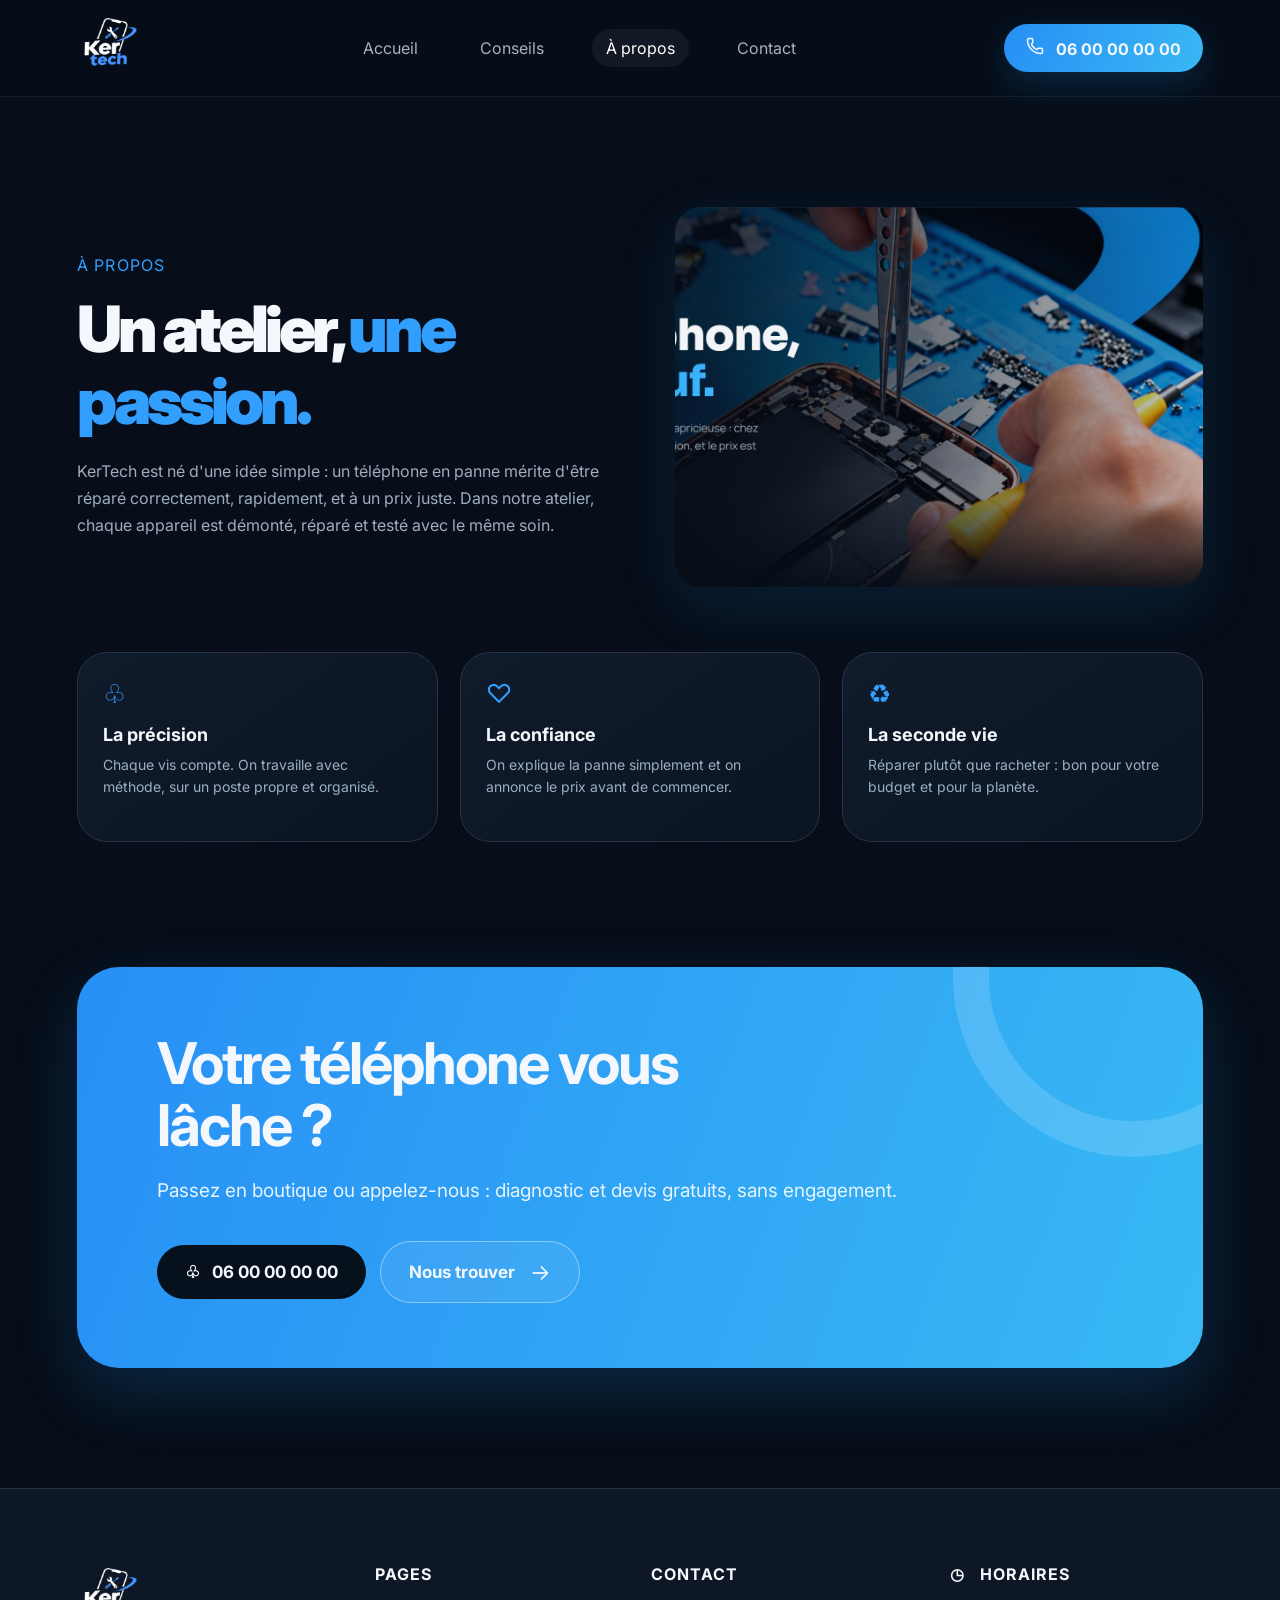
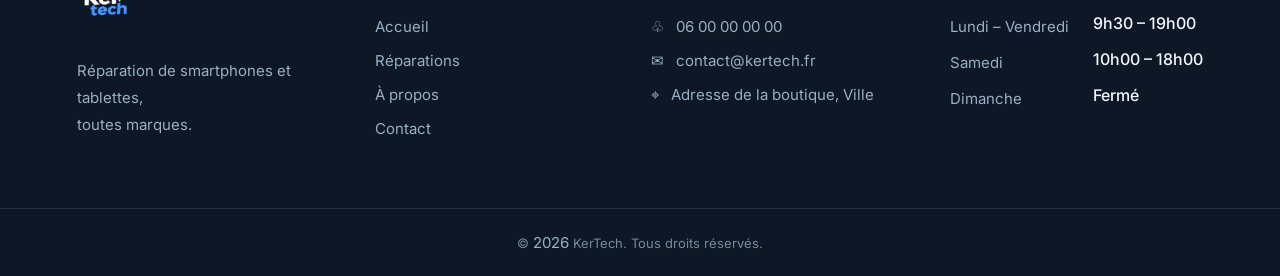
==== apropos.html @ f16d2eae "Add files via upload" ====
<!doctype html>
<html lang="fr">
  <head>
    <meta charset="UTF-8" />
    <meta name="viewport" content="width=device-width, initial-scale=1" />
    <meta
      name="description"
      content="KerTech, réparation de smartphones et tablettes toutes marques. Diagnostic et devis gratuits."
    />
    <title>À propos | KerTech</title>
    <link rel="preconnect" href="https://fonts.googleapis.com" />
    <link rel="preconnect" href="https://fonts.gstatic.com" crossorigin />
    <link
      href="https://fonts.googleapis.com/css2?family=Inter:wght@400;500;600;700;800;900&display=swap"
      rel="stylesheet"
    />
    <link rel="stylesheet" href="css/style.css" />
  </head>
  <body>
    <header class="header">
      <div class="nav-wrap">
        <a class="logo" href="index.html"
          ><img src="assets/logo-kertech.png" alt="KerTech"
        /></a>
        <button
          class="menu-toggle"
          aria-label="Ouvrir le menu"
          aria-expanded="false"
        >
          <span></span><span></span><span></span>
        </button>
        <nav class="nav">
          <a class="" href="index.html">Accueil</a
          ><a class="" href="conseils.html">Conseils</a
          ><a class="active" href="apropos.html">À propos</a
          ><a class="" href="contact.html">Contact</a>
        </nav>
        <a class="phone" href="tel:0600000000">
          <svg
            xmlns="http://www.w3.org/2000/svg"
            width="18"
            height="18"
            viewBox="0 0 24 24"
            fill="none"
            stroke="currentColor"
            stroke-width="2"
            stroke-linecap="round"
            stroke-linejoin="round"
          >
            <path
              d="M13.832 16.568a1 1 0 0 0 1.213-.303l.355-.465A2 2 0 0 1 17 15h3a2 2 0 0 1 2 2v3a2 2 0 0 1-2 2A18 18 0 0 1 2 4a2 2 0 0 1 2-2h3a2 2 0 0 1 2 2v3a2 2 0 0 1-.8 1.6l-.468.351a1 1 0 0 0-.292 1.233 14 14 0 0 0 6.392 6.384"
            ></path>
          </svg>
          &nbsp; 06 00 00 00 00</a
        >
      </div>
    </header>
    <main>
      <section class="container about-hero">
        <div>
          <label>À PROPOS</label>
          <h1>
            Un atelier, <span>une<br />passion.</span>
          </h1>
          <p>
            KerTech est né d'une idée simple : un téléphone en panne mérite
            d'être réparé correctement, rapidement, et à un prix juste. Dans
            notre atelier, chaque appareil est démonté, réparé et testé avec le
            même soin.
          </p>
        </div>
        <img
          src="assets/atelier-hero.jpg"
          alt="Réparation minutieuse d'un smartphone"
        />
      </section>
      <section class="container values">
        <article>
          <i>♧</i>
          <h3>La précision</h3>
          <p>
            Chaque vis compte. On travaille avec méthode, sur un poste propre et
            organisé.
          </p>
        </article>
        <article>
          <i>♡</i>
          <h3>La confiance</h3>
          <p>
            On explique la panne simplement et on annonce le prix avant de
            commencer.
          </p>
        </article>
        <article>
          <i>♻</i>
          <h3>La seconde vie</h3>
          <p>
            Réparer plutôt que racheter : bon pour votre budget et pour la
            planète.
          </p>
        </article>
      </section>
      <section class="container cta">
        <div>
          <h2>Votre téléphone vous<br />lâche ?</h2>
          <p>
            Passez en boutique ou appelez-nous : diagnostic et devis gratuits,
            sans engagement.
          </p>
          <div class="actions">
            <a class="btn dark" href="tel:0600000000">♧ &nbsp; 06 00 00 00 00</a
            ><a class="btn ghost-light" href="contact.html"
              >Nous trouver <b>→</b></a
            >
          </div>
        </div>
        <div class="orbit"></div>
      </section>
    </main>
    <footer class="footer">
      <div class="container foot-grid">
        <div>
          <a class="logo foot-logo" href="index.html"
            ><img src="assets/logo-kertech.png" alt="KerTech"
          /></a>
          <p>Réparation de smartphones et tablettes,<br />toutes marques.</p>
        </div>
        <div>
          <h3>PAGES</h3>
          <a href="index.html">Accueil</a
          ><a href="reparations.html">Réparations</a
          ><a href="apropos.html">À propos</a><a href="contact.html">Contact</a>
        </div>
        <div>
          <h3>CONTACT</h3>
          <a href="tel:0600000000">♧ &nbsp; 06 00 00 00 00</a
          ><a href="mailto:contact@kertech.fr">✉ &nbsp; contact@kertech.fr</a
          ><span>⌖ &nbsp; Adresse de la boutique, Ville</span>
        </div>
        <div>
          <h3>◷ &nbsp; HORAIRES</h3>
          <div class="hours">
            <span>Lundi – Vendredi</span><b>9h30 – 19h00</b><span>Samedi</span
            ><b>10h00 – 18h00</b><span>Dimanche</span><b>Fermé</b>
          </div>
        </div>
      </div>
      <div class="copyright">
        © <span id="year"></span> KerTech. Tous droits réservés.
      </div>
    </footer>
    <script src="js/script.js"></script>
  </body>
</html>
---- css/style.css ----
* {
  box-sizing: border-box;
}
html {
  scroll-behavior: smooth;
  scroll-padding-top: 100px;
}
body {
  margin: 0;
  background: #070e19;
  color: #f4f7fc;
  font-family: Inter, Arial, sans-serif;
}
a {
  color: inherit;
  text-decoration: none;
}
.container {
  width: min(88%, 1520px);
  margin: auto;
}
.header {
  height: 97px;
  position: sticky;
  top: 0;
  z-index: 30;
  background: rgba(7, 14, 25, 0.95);
  backdrop-filter: blur(18px);
  border-bottom: 1px solid #ffffff12;
}
.nav-wrap {
  width: min(88%, 1520px);
  height: 100%;
  margin: auto;
  display: flex;
  align-items: center;
  justify-content: space-between;
}
.logo {
  width: 78px;
  height: 78px;
  display: flex;
  align-items: center;
}
.logo img {
  width: 100%;
  height: 100%;
  object-fit: contain;
}
.nav {
  display: flex;
  align-items: center;
  gap: 34px;
  color: #a7b2c1;
  font-size: 16px;
}
.nav a {
  padding: 9px 14px;
  border-radius: 30px;
  transition: 0.2s;
}
.nav a:hover,
.nav a.active {
  color: #fff;
  background: #ffffff0d;
}
.phone {
  background: linear-gradient(110deg, #278ff5, #39b8f4);
  padding: 13px 22px;
  border-radius: 40px;
  font-weight: 700;
  box-shadow: 0 12px 35px #168ce533;
}
.menu-toggle {
  display: none;
  background: none;
  border: 0;
}
.hero {
  height: min(790px, calc(100vh - 97px));
  min-height: 650px;
  position: relative;
  display: flex;
  align-items: center;
  overflow: hidden;
}

.hero-bg {
  position: absolute;
  inset: 0;

  background-image: url("../assets/atelieracc.png");
  background-position: center;
  background-size: cover;
  background-repeat: no-repeat;
}

.hero-bg::after {
  content: "";
  position: absolute;
  inset: 0;

  background:
    linear-gradient(
      90deg,
      rgba(5, 12, 23, 0.98) 0%,
      rgba(5, 12, 23, 0.75) 35%,
      rgba(5, 12, 23, 0.2) 75%,
      transparent 100%
    ),
    linear-gradient(0deg, #070e19 0%, transparent 35%);
}
.hero-inner {
  position: relative;
  padding: 70px 0;
}
.eyebrow {
  display: inline-flex;
  align-items: center;
  gap: 10px;
  padding: 10px 20px;
  border: 1px solid #ffffff20;
  background: #ffffff0c;
  border-radius: 30px;
  color: #aab5c4;
  margin-bottom: 25px;
  font-size: 17px;
}
.eyebrow i {
  width: 10px;
  height: 10px;
  background: #329fff;
  border-radius: 50%;
}
h1 {
  font-size: clamp(54px, 6vw, 92px);
  line-height: 1.04;
  letter-spacing: -4px;
  margin: 0 0 30px;
  font-weight: 900;
}
h1 span {
  color: #329fff;
}
.hero-inner > p,
.page-intro > p,
.about-hero p,
.contact-page > p {
  max-width: 690px;
  font-size: 20px;
  line-height: 1.7;
  color: #9eacbd;
  margin: 0 0 46px;
}
.actions {
  display: flex;
  gap: 14px;
  align-items: center;
  flex-wrap: wrap;
}
.btn {
  display: inline-flex;
  align-items: center;
  gap: 15px;
  padding: 17px 28px;
  border-radius: 40px;
  font-weight: 700;
  font-size: 17px;
  transition: 0.2s;
}
.btn:hover {
  transform: translateY(-3px);
  filter: brightness(1.1);
}
.btn b {
  font-size: 22px;
  font-weight: 400;
}
.primary {
  background: linear-gradient(110deg, #278ff5, #39b8f4);
  box-shadow: 0 14px 36px #168ce533;
}
.glass,
.outline {
  background: #ffffff0b;
  border: 1px solid #ffffff20;
}
.trust {
  display: grid;
  grid-template-columns: repeat(3, 1fr);
  gap: 38px;
  padding: 45px 48px;
  margin-top: 55px;
  background: #0e1827;
  border: 1px solid #263447;
  border-radius: 34px;
}
.trust article {
  display: flex;
  gap: 20px;
}
.trust i {
  font-size: 30px;
  color: #329fff;
  font-style: normal;
}
.trust h3,
.repair-card h3,
.steps h3,
.values h3 {
  font-size: 20px;
  margin: 0 0 9px;
}
.trust p,
.repair-card p,
.steps p,
.values p {
  color: #9aafc5;
  line-height: 1.55;
  margin: 0;
  font-size: 16px;
}
.section {
  padding-top: 120px;
  padding-bottom: 80px;
}
.section-title {
  display: flex;
  justify-content: space-between;
  align-items: end;
  margin-bottom: 52px;
}
.section-title label,
.process label,
.page-intro label,
.about-hero label,
.contact-page label {
  color: #329fff;
  font-size: 16px;
  letter-spacing: 1.2px;
}
.section h2,
.process h2 {
  font-size: clamp(42px, 4vw, 62px);
  line-height: 1.08;
  letter-spacing: -2px;
  margin: 17px 0 0;
}
.repair-grid {
  display: grid;
  grid-template-columns: repeat(3, 1fr);
  gap: 24px;
}
.repair-card,
.values article {
  background: linear-gradient(145deg, #101b2b, #0b1421);
  border: 1px solid #263447;
  border-radius: 30px;
  padding: 32px;
  min-height: 250px;
  transition: 0.2s;
}
.repair-card:hover,
.values article:hover {
  transform: translateY(-5px);
  border-color: #329fff88;
}
.repair-card > i,
.values i {
  width: 58px;
  height: 58px;
  border-radius: 50%;
  display: grid;
  place-items: center;
  background: linear-gradient(135deg, #278ff5, #39b8f4);
  font-size: 26px;
  font-style: normal;
  margin-bottom: 28px;
}
.repair-card h3 {
  font-size: 22px;
  margin-bottom: 12px;
}
.brand-band {
  border-top: 1px solid #263142;
  border-bottom: 1px solid #263142;
  background: #0d1725;
  padding: 46px 0;
}
.brands {
  display: flex;
  justify-content: space-between;
  align-items: center;
  gap: 22px;
  flex-wrap: wrap;
  color: #9cabbc;
}
.brands span {
  font-size: 16px;
}
.brands b {
  font-size: 23px;
}
.process {
  display: grid;
  grid-template-columns: 0.9fr 1.3fr;
  gap: 65px;
  align-items: start;
}
.process p {
  color: #9aafc5;
  font-size: 18px;
  line-height: 1.7;
}
.wrench {
  font-size: 100px;
  color: #153b68;
  margin-top: 35px;
}
.steps {
  display: grid;
  grid-template-columns: 1fr 1fr;
  gap: 22px;
}
.steps article {
  background: #101b2b;
  border: 1px solid #263447;
  border-radius: 30px;
  padding: 32px;
  min-height: 220px;
}
.steps strong {
  display: block;
  color: #329fff;
  font-size: 44px;
  margin-bottom: 20px;
}
.steps h3 {
  font-size: 21px;
}
.cta {
  position: relative;
  overflow: hidden;
  margin-top: 65px;
  margin-bottom: 120px;
  padding: 65px 80px;
  border-radius: 42px;
  background: linear-gradient(110deg, #278ff5, #38b9f4);
  box-shadow: 0 25px 65px #168ce533;
}
.cta > div:first-child {
  position: relative;
  z-index: 1;
  max-width: 760px;
}
.cta h2 {
  font-size: clamp(42px, 4.5vw, 64px);
  line-height: 1.08;
  letter-spacing: -2px;
  margin: 0;
}
.cta p {
  font-size: 19px;
  line-height: 1.6;
  color: #e5f4ff;
  max-width: 740px;
  margin: 20px 0 34px;
}
.dark {
  background: #07101d;
}
.ghost-light {
  border: 1px solid #ffffff65;
  background: #ffffff12;
}
.orbit {
  position: absolute;
  width: 360px;
  height: 360px;
  border: 36px solid #ffffff25;
  border-radius: 50%;
  right: -110px;
  top: -170px;
}
.footer {
  border-top: 1px solid #263142;
  background: #0d1725;
  padding: 70px 0 0;
}
.foot-grid {
  display: grid;
  grid-template-columns: 1.1fr 1fr 1.1fr 1.1fr;
  gap: 45px;
  padding-bottom: 55px;
}
.foot-logo {
  margin-bottom: 20px;
}
.footer p,
.footer a,
.footer span {
  color: #9aafc5;
  font-size: 15px;
  line-height: 1.8;
}
.footer h3 {
  font-size: 16px;
  letter-spacing: 1px;
  margin: 5px 0 22px;
}
.foot-grid > div:not(:first-child) {
  display: flex;
  flex-direction: column;
  align-items: flex-start;
  gap: 7px;
}
.hours {
  width: 100%;
  display: grid;
  grid-template-columns: 1fr auto;
  gap: 9px;
}
.hours b {
  font-weight: 500;
  color: #f4f7fc;
}
.copyright {
  text-align: center;
  border-top: 1px solid #263142;
  padding: 20px;
  color: #77889d;
  font-size: 13px;
}
/* Pages internes */
.page-intro {
  padding-top: 105px;
  padding-bottom: 75px;
}
.page-intro h1,
.about-hero h1,
.contact-page h1 {
  font-size: clamp(48px, 5vw, 76px);
  margin: 18px 0 20px;
}
.page-intro > p {
  font-size: 17px;
  max-width: 650px;
  margin-bottom: 0;
}
.repair-page-grid {
  display: grid;
  grid-template-columns: 1fr 1fr;
  gap: 22px;
  padding-top: 50px;
  padding-bottom: 55px;
  border-top: 1px solid #1d2938;
}
.repair-row {
  display: flex;
  gap: 18px;
  background: linear-gradient(145deg, #101b2b, #0b1421);
  border: 1px solid #263447;
  border-radius: 24px;
  padding: 27px 24px;
}
.repair-row > i {
  flex: 0 0 44px;
  width: 44px;
  height: 44px;
  border-radius: 50%;
  display: grid;
  place-items: center;
  background: linear-gradient(135deg, #278ff5, #39b8f4);
  font-size: 22px;
  font-style: normal;
}
.repair-row h3 {
  font-size: 20px;
  margin: 2px 0 8px;
}
.repair-row p {
  color: #9aafc5;
  line-height: 1.55;
  font-size: 15px;
  margin: 0 0 13px;
}
.repair-row a {
  color: #329fff;
  font-size: 14px;
  font-weight: 600;
}
.included {
  background: #0e1827;
  border: 1px solid #263447;
  border-radius: 28px;
  padding: 32px;
  margin-bottom: 55px;
}
.included h2 {
  font-size: 22px;
  margin: 0 0 25px;
}
.included > div {
  display: grid;
  grid-template-columns: repeat(3, 1fr);
  gap: 18px;
  font-size: 15px;
}
.included span: first-letter {
  color: #329fff;
}
.about-hero {
  padding-top: 110px;
  padding-bottom: 65px;
  display: grid;
  grid-template-columns: 1fr 1fr;
  gap: 70px;
  align-items: center;
}
.about-hero h1 {
  line-height: 1.13;
}
.about-hero p {
  font-size: 16px;
  margin: 0;
  max-width: 600px;
}
.about-hero img {
  width: 100%;
  height: 380px;
  object-fit: cover;
  border-radius: 26px;
  box-shadow: 0 20px 60px #168ce522;
}
.values {
  display: grid;
  grid-template-columns: repeat(3, 1fr);
  gap: 22px;
  padding-bottom: 60px;
}
.values article {
  min-height: 190px;
  padding: 25px;
}
.values i {
  width: auto;
  height: auto;
  background: none;
  color: #329fff;
  display: block;
  margin: 0 0 15px;
  font-size: 26px;
}
.values h3 {
  font-size: 18px;
}
.values p {
  font-size: 14px;
}
.contact-page {
  padding-top: 105px;
  padding-bottom: 70px;
}
.contact-page h1 {
  line-height: 1.15;
}
.contact-page > p {
  font-size: 16px;
  margin-bottom: 40px;
}
.contact-cards {
  display: grid;
  grid-template-columns: repeat(3, 1fr);
  gap: 18px;
}
.contact-card {
  background: #101b2b;
  border: 1px solid #263447;
  border-radius: 22px;
  padding: 28px;
  display: flex;
  flex-direction: column;
  gap: 10px;
  min-height: 150px;
}
.contact-card i {
  font-size: 25px;
  color: #329fff;
  font-style: normal;
}
.contact-card small {
  font-size: 12px;
  letter-spacing: 1px;
  color: #9aafc5;
}
.contact-card strong {
  font-size: 19px;
}
.contact-card span {
  color: #9aafc5;
  font-size: 14px;
}
.contact-card.highlighted {
  background: linear-gradient(110deg, #278ff5, #39b8f4);
  border: 0;
  box-shadow: 0 15px 40px #168ce533;
}
.contact-card.highlighted i,
.contact-card.highlighted small {
  color: #e8f5ff;
}
.opening {
  margin-top: 14px;
  background: #0e1827;
  border: 1px solid #263447;
  border-radius: 22px;
  padding: 28px;
}
.opening h2 {
  font-size: 21px;
  margin: 0 0 25px;
}
.opening > div {
  display: flex;
  justify-content: space-between;
  padding: 14px 0;
  border-bottom: 1px solid #ffffff10;
  color: #9aafc5;
  font-size: 14px;
}
.opening > div b {
  color: #fff;
  font-weight: 500;
}
.opening .btn {
  margin-top: 22px;
  font-size: 14px;
  padding: 13px 20px;
}
@media (max-width: 900px) {
  .nav {
    gap: 10px;
  }
  .trust {
    gap: 20px;
    padding: 30px;
  }
  .repair-grid {
    grid-template-columns: repeat(2, 1fr);
  }
  .process {
    grid-template-columns: 1fr;
    gap: 30px;
  }
  .foot-grid {
    grid-template-columns: 1fr 1fr;
  }
  .about-hero {
    gap: 35px;
  }
  .brands b {
    font-size: 18px;
  }
}
@media (max-width: 650px) {
  .header {
    height: 78px;
  }
  .nav-wrap,
  .container {
    width: 90%;
  }
  .logo {
    width: 62px;
    height: 62px;
  }
  .menu-toggle {
    display: flex;
    flex-direction: column;
    gap: 5px;
    order: 3;
  }
  .menu-toggle span {
    width: 24px;
    height: 2px;
    background: #fff;
  }
  .nav {
    display: none;
    position: absolute;
    top: 77px;
    left: 0;
    right: 0;
    background: #0b1422;
    padding: 20px 5%;
    flex-direction: column;
    align-items: stretch;
    gap: 8px;
    border-bottom: 1px solid #263142;
  }
  .nav.open {
    display: flex;
  }
  .phone {
    margin-left: auto;
    margin-right: 15px;
    font-size: 12px;
    padding: 11px 13px;
  }
  .hero {
    height: auto;
    min-height: 660px;
  }
  .hero-bg {
    background-position: 60% center;
  }
  .hero-inner {
    padding: 70px 0;
  }
  .eyebrow {
    font-size: 13px;
  }
  h1 {
    font-size: 51px;
    letter-spacing: -2.5px;
  }
  .hero-inner > p {
    font-size: 16px;
  }
  .btn {
    font-size: 14px;
    padding: 14px 19px;
  }
  .trust {
    grid-template-columns: 1fr;
    padding: 26px;
    margin-top: 25px;
    border-radius: 24px;
  }
  .section {
    padding-top: 80px;
    padding-bottom: 55px;
  }
  .section-title {
    align-items: flex-start;
    gap: 18px;
    flex-direction: column;
  }
  .section h2,
  .process h2 {
    font-size: 40px;
  }
  .repair-grid,
  .steps,
  .repair-page-grid,
  .values,
  .contact-cards {
    grid-template-columns: 1fr;
  }
  .repair-card {
    min-height: 0;
  }
  .brands {
    justify-content: center;
  }
  .brands b {
    font-size: 17px;
  }
  .process {
    gap: 20px;
  }
  .wrench {
    font-size: 65px;
  }
  .cta {
    padding: 40px 26px;
    margin-top: 40px;
    margin-bottom: 75px;
    border-radius: 28px;
  }
  .cta p {
    font-size: 16px;
  }
  .foot-grid {
    grid-template-columns: 1fr;
    gap: 32px;
  }
  .page-intro {
    padding-top: 75px;
    padding-bottom: 50px;
  }
  .page-intro h1,
  .about-hero h1,
  .contact-page h1 {
    font-size: 48px;
  }
  .repair-page-grid {
    padding-top: 30px;
  }
  .included > div {
    grid-template-columns: 1fr 1fr;
    gap: 13px;
    font-size: 13px;
  }
  .about-hero {
    padding-top: 70px;
    grid-template-columns: 1fr;
    gap: 30px;
  }
  .about-hero img {
    height: 260px;
  }
  .contact-page {
    padding-top: 75px;
  }
  .contact-card {
    min-height: 130px;
  }
}
.svg-cle {
  color: #4893ff;
}

.svg-1 {
  color: #4893ff;
  width: 64px;
}
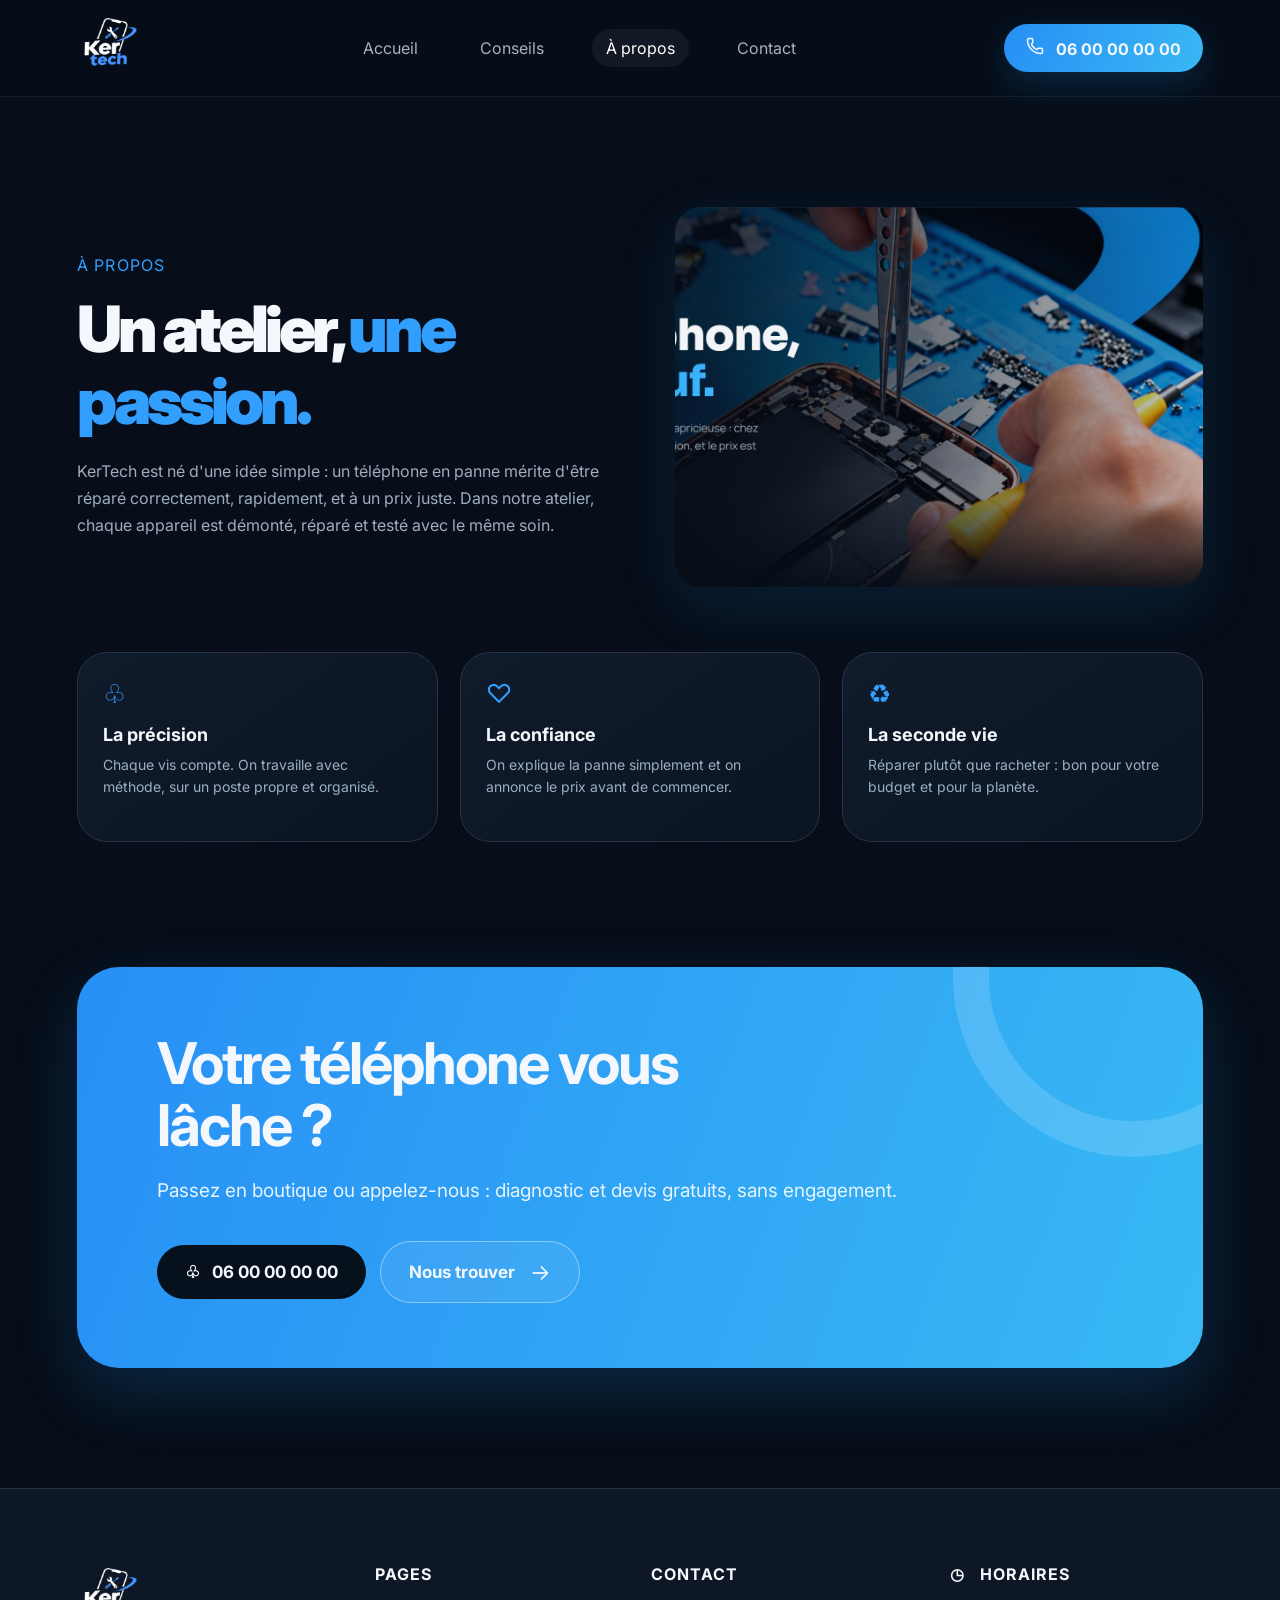
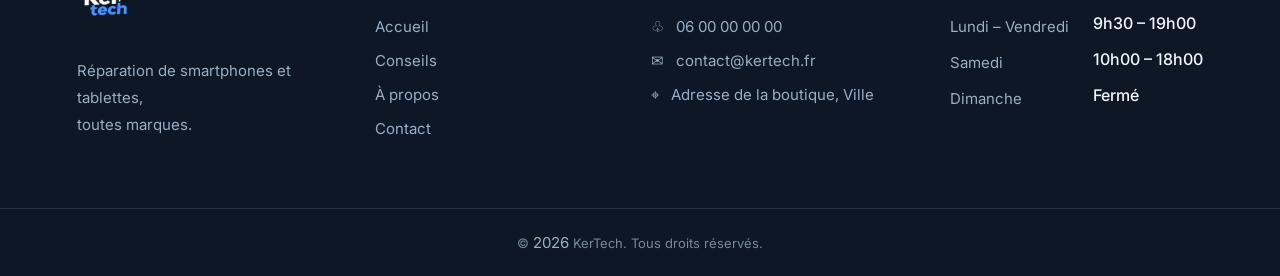
==== commit 678ede63: "Modif du soir" ====
--- a/apropos.html
+++ b/apropos.html
@@ -127,8 +127,7 @@
         </div>
         <div>
           <h3>PAGES</h3>
-          <a href="index.html">Accueil</a
-          ><a href="reparations.html">Réparations</a
+          <a href="index.html">Accueil</a><a href="conseils.html">Conseils</a
           ><a href="apropos.html">À propos</a><a href="contact.html">Contact</a>
         </div>
         <div>
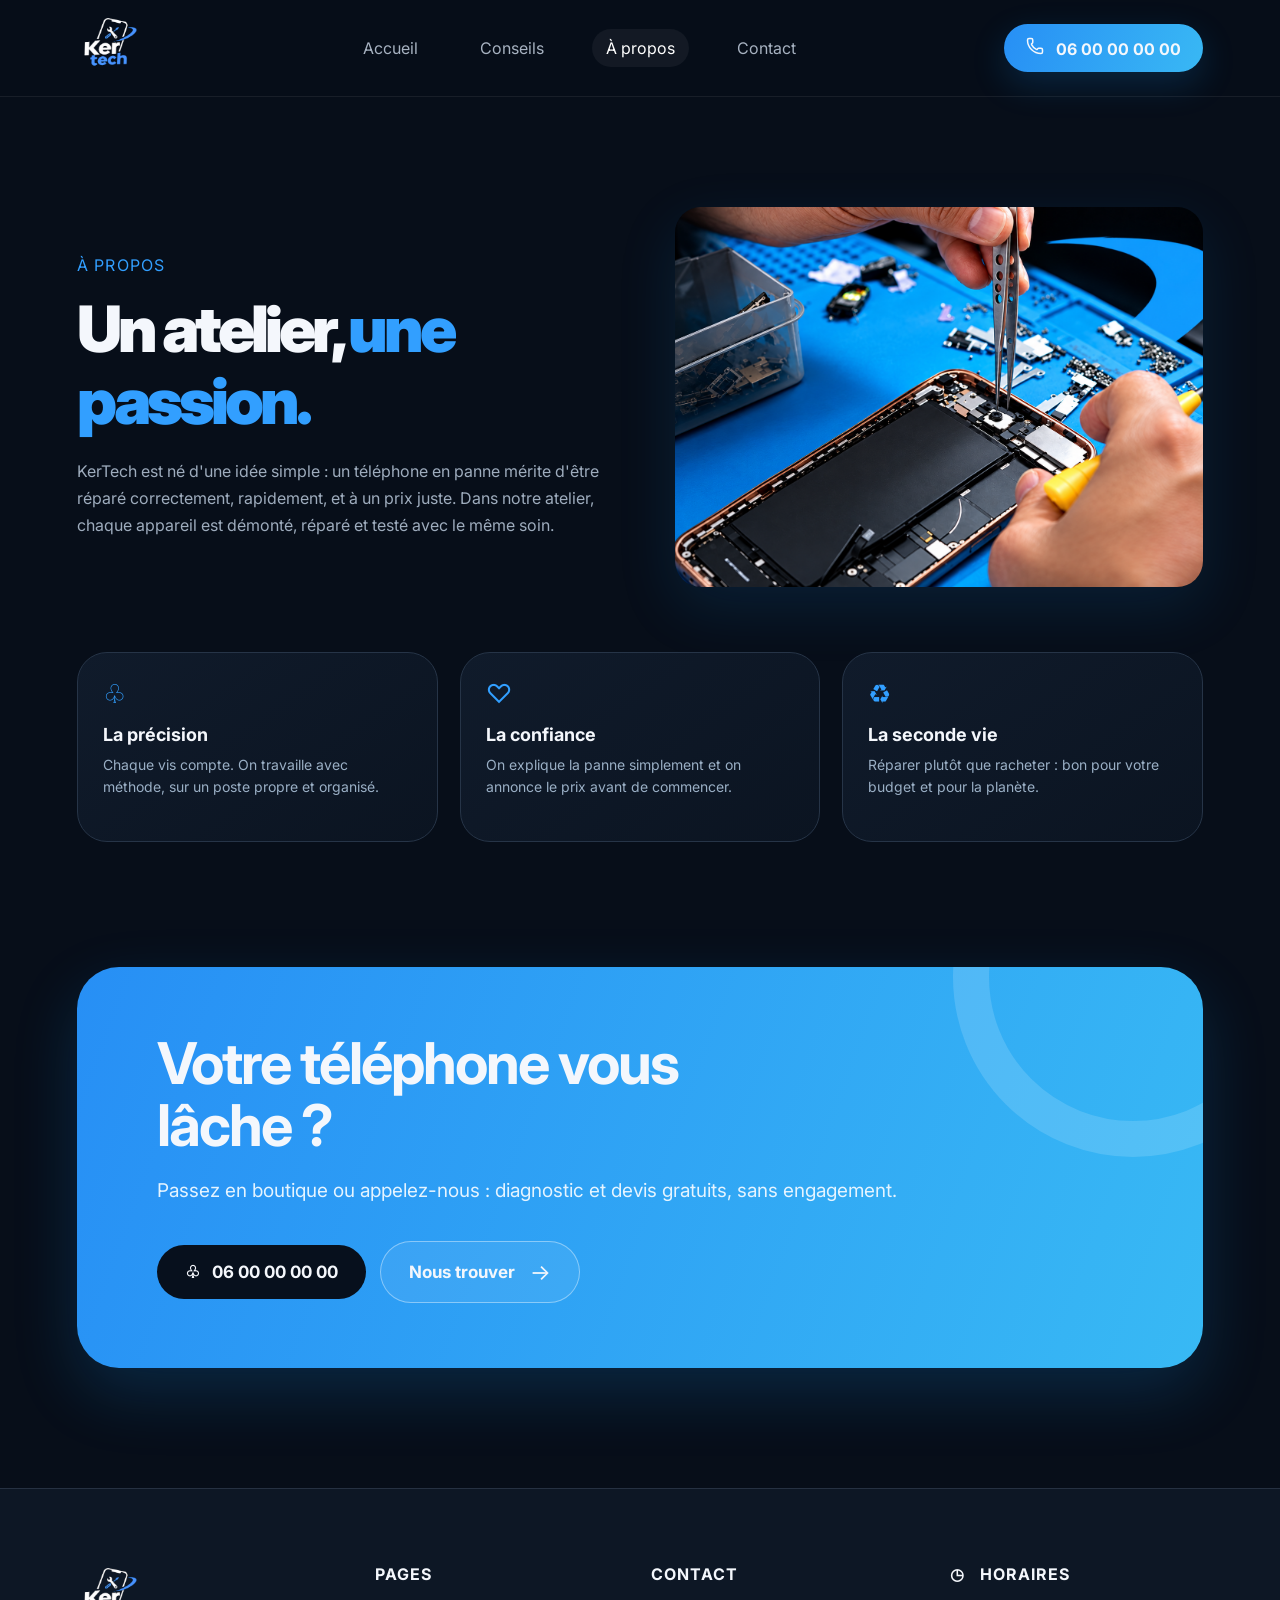
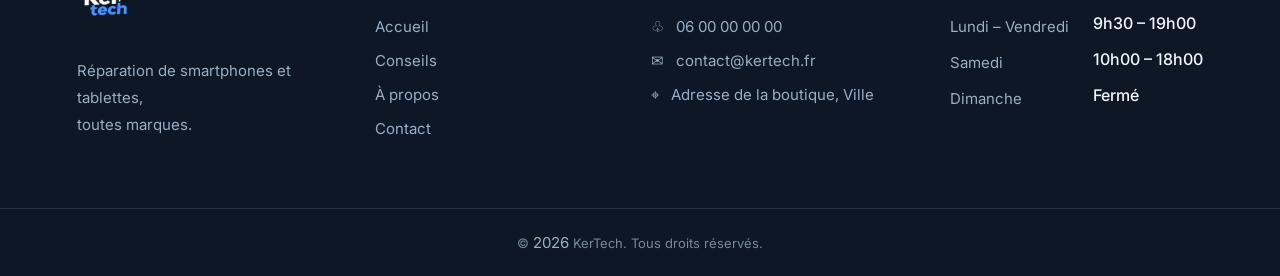
==== commit 717472c6: "Changement de photo dans a propos" ====
--- a/apropos.html
+++ b/apropos.html
@@ -70,7 +70,7 @@
           </p>
         </div>
         <img
-          src="assets/atelier-hero.jpg"
+          src="assets/atelieracc.png"
           alt="Réparation minutieuse d'un smartphone"
         />
       </section>
